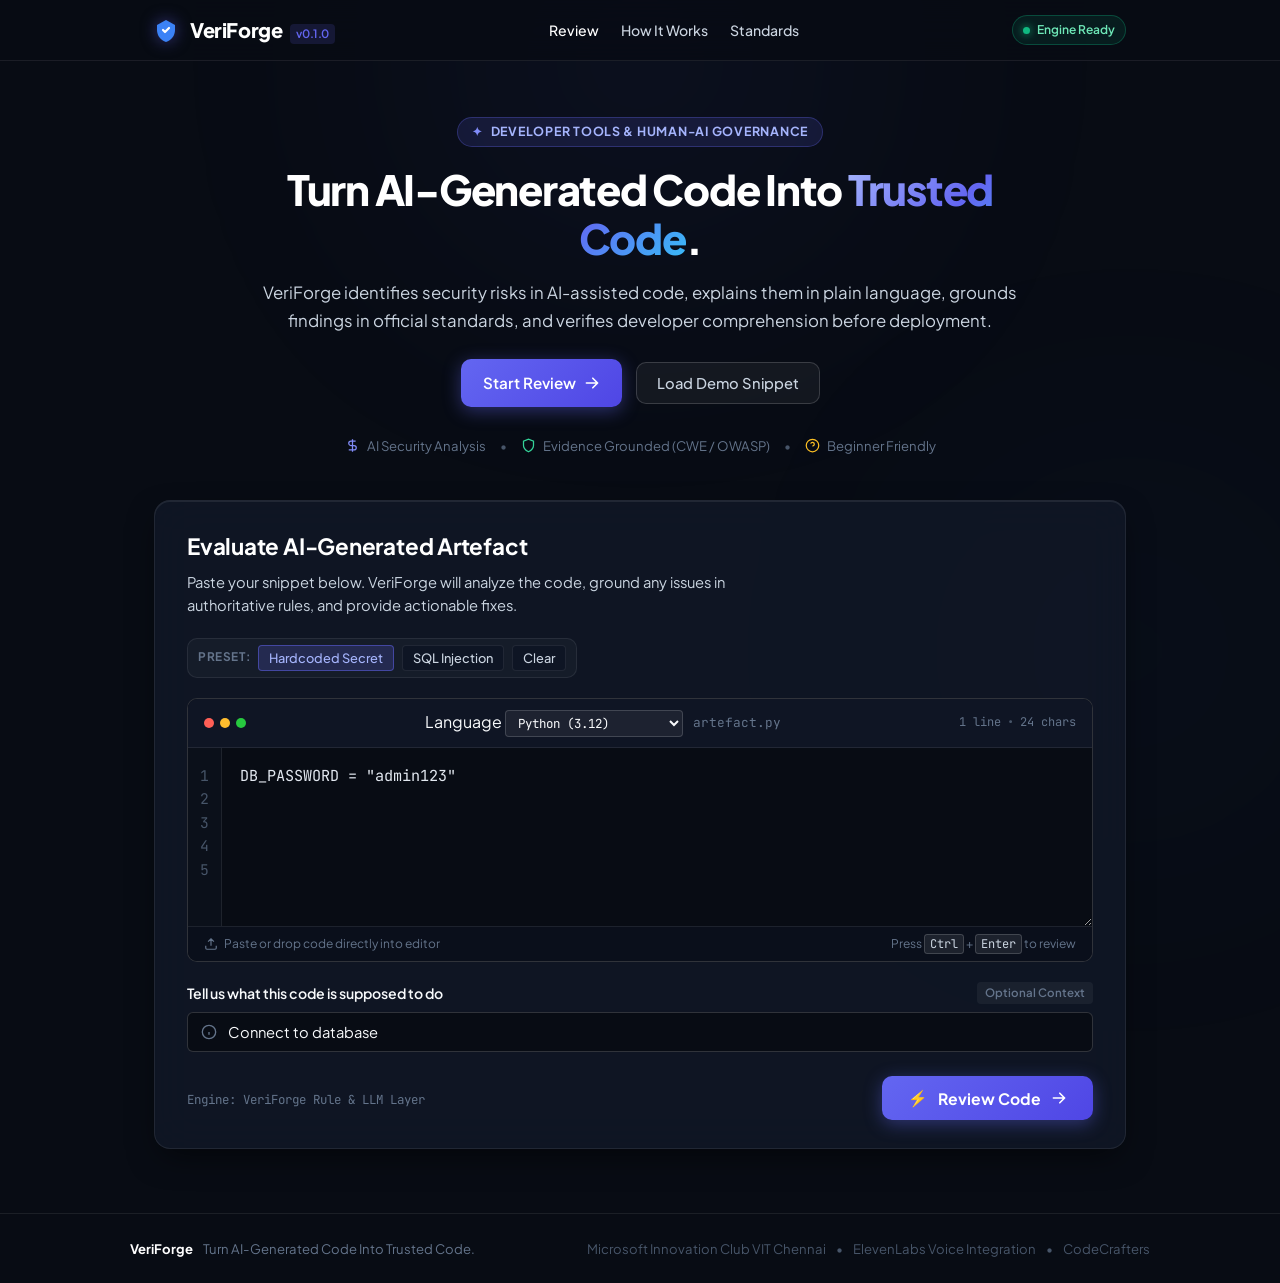
==== frontend/index.html @ efa3edb5 "Add frontend UI files" ====
<!DOCTYPE html>
<html lang="en">
<head>
  <meta charset="UTF-8">
  <meta name="viewport" content="width=device-width, initial-scale=1.0">
  <title>VeriForge — Turn AI-Generated Code Into Trusted Code</title>
  <link rel="preconnect" href="https://fonts.googleapis.com">
  <link rel="preconnect" href="https://fonts.gstatic.com" crossorigin>
  <link href="https://fonts.googleapis.com/css2?family=Plus+Jakarta+Sans:wght@400;500;600;700;800&family=JetBrains+Mono:wght@400;500;600&display=swap" rel="stylesheet">
  <link rel="stylesheet" href="style.css">
</head>
<body>
  <!-- Ambient Background Glows -->
  <div class="ambient-glow glow-top" aria-hidden="true"></div>
  <div class="ambient-glow glow-bottom" aria-hidden="true"></div>

  <!-- Global Header & Navigation -->
  <header class="site-nav">
    <div class="nav-container">
      <a href="#hero" class="brand-link">
        <div class="brand-logo" aria-hidden="true">
          <svg width="24" height="24" viewBox="0 0 24 24" fill="none">
            <path d="M12 2L3 7V12C3 17.52 6.84 22.74 12 24C17.16 22.74 21 17.52 21 12V7L12 2Z" fill="url(#brand-grad)" />
            <path d="M9 12L11 14L15 10" stroke="#FFFFFF" stroke-width="2.2" stroke-linecap="round" stroke-linejoin="round"/>
            <defs>
              <linearGradient id="brand-grad" x1="3" y1="2" x2="21" y2="24" gradientUnits="userSpaceOnUse">
                <stop stop-color="#6366F1"/>
                <stop stop-offset="1" stop-color="#3B82F6"/>
              </linearGradient>
            </defs>
          </svg>
        </div>
        <div class="brand-name">
          <span>VeriForge</span>
          <span class="brand-version">v0.1.0</span>
        </div>
      </a>

      <nav class="nav-links" aria-label="Main Navigation">
        <a href="#review-section" class="nav-item active">Review</a>
        <a href="#how-it-works-modal" id="btn-open-how" class="nav-item">How It Works</a>
        <a href="#standards-modal" id="btn-open-standards" class="nav-item">Standards</a>
      </nav>

      <div class="nav-actions">
        <span class="status-indicator">
          <span class="status-dot"></span>
          <span class="status-label">Engine Ready</span>
        </span>
      </div>
    </div>
  </header>

  <main class="main-layout">

    <!-- 1. HERO / LANDING SECTION -->
    <section class="hero-section" id="hero">
      <div class="hero-content">
        <div class="hero-pill-badge">
          <span class="sparkle">✦</span>
          <span>Developer Tools & Human-AI Governance</span>
        </div>

        <h1 class="hero-headline">
          Turn AI-Generated Code Into <span class="gradient-text">Trusted Code</span>.
        </h1>

        <p class="hero-description">
          VeriForge identifies security risks in AI-assisted code, explains them in plain language, grounds findings in official standards, and verifies developer comprehension before deployment.
        </p>

        <div class="hero-cta-group">
          <a href="#review-section" class="btn-hero-primary" id="btn-hero-start">
            <span>Start Review</span>
            <svg width="16" height="16" viewBox="0 0 20 20" fill="currentColor">
              <path fill-rule="evenodd" d="M10.293 3.293a1 1 0 011.414 0l6 6a1 1 0 010 1.414l-6 6a1 1 0 01-1.414-1.414L14.586 11H3a1 1 0 110-2h11.586l-4.293-4.293a1 1 0 010-1.414z" clip-rule="evenodd"/>
            </svg>
          </a>
          <button type="button" class="btn-hero-secondary" id="btn-hero-demo">
            <span>Load Demo Snippet</span>
          </button>
        </div>

        <!-- Trust Indicators -->
        <div class="trust-indicators-row">
          <div class="trust-item">
            <svg width="15" height="15" viewBox="0 0 24 24" fill="none" stroke="#818CF8" stroke-width="2">
              <path d="M12 2v20M17 5H9.5a3.5 3.5 0 0 0 0 7h5a3.5 3.5 0 0 1 0 7H6"/>
            </svg>
            <span>AI Security Analysis</span>
          </div>
          <div class="trust-separator">•</div>
          <div class="trust-item">
            <svg width="15" height="15" viewBox="0 0 24 24" fill="none" stroke="#34D399" stroke-width="2">
              <path d="M12 22s8-4 8-10V5l-8-3-8 3v7c0 6 8 10 8 10z"/>
            </svg>
            <span>Evidence Grounded (CWE / OWASP)</span>
          </div>
          <div class="trust-separator">•</div>
          <div class="trust-item">
            <svg width="15" height="15" viewBox="0 0 24 24" fill="none" stroke="#FBBF24" stroke-width="2">
              <circle cx="12" cy="12" r="10"/>
              <path d="M9.09 9a3 3 0 0 1 5.83 1c0 2-3 3-3 3"/>
              <line x1="12" y1="17" x2="12.01" y2="17"/>
            </svg>
            <span>Beginner Friendly</span>
          </div>
        </div>
      </div>
    </section>

    <!-- 2. CODE INPUT / REVIEW SECTION (STATE 1: INPUT) -->
    <section class="review-workbench" id="review-section">

      <!-- View 1: Input Workbench -->
      <div id="view-input" class="workbench-view active">
        <div class="card workbench-card">
          <div class="workbench-header">
            <div>
              <h2 class="workbench-title">Evaluate AI-Generated Artefact</h2>
              <p class="workbench-subtitle">Paste your snippet below. VeriForge will analyze the code, ground any issues in authoritative rules, and provide actionable fixes.</p>
            </div>
            <div class="preset-group">
              <span class="preset-label">Preset:</span>
              <button type="button" class="preset-btn active" id="btn-preset-db">Hardcoded Secret</button>
              <button type="button" class="preset-btn" id="btn-preset-sql">SQL Injection</button>
              <button type="button" class="preset-btn" id="btn-preset-clear">Clear</button>
            </div>
          </div>

          <!-- Empty State Guidance (Shown when textarea is empty) -->
          <div id="empty-state-banner" class="empty-state-banner hidden">
            <div class="empty-icon">💡</div>
            <div class="empty-text">
              <strong>Ready to inspect your code?</strong>
              <span>Paste your AI-generated code below and let VeriForge analyze it for security, explain the risks, and show trusted evidence.</span>
            </div>
          </div>

          <!-- Professional Code Editor Surface -->
          <div class="code-editor-shell">
            <div class="editor-titlebar">
              <div class="window-controls" aria-hidden="true">
                <span class="w-dot dot-close"></span>
                <span class="w-dot dot-min"></span>
                <span class="w-dot dot-max"></span>
              </div>

              <div class="editor-meta">
                <div class="lang-selector-wrapper">
                  <label for="lang-select" class="sr-only">Language</label>
                  <select id="lang-select" class="lang-selector">
                    <option value="python" selected>Python (3.12)</option>
                    <option value="javascript">JavaScript (Node.js)</option>
                    <option value="sql">SQL</option>
                  </select>
                </div>
                <span class="meta-filename" id="file-tab-label">artefact.py</span>
              </div>

              <div class="editor-stats">
                <span id="line-counter">1 line</span>
                <span class="stats-sep">•</span>
                <span id="char-counter">25 chars</span>
              </div>
            </div>

            <!-- Editor Gutter + Textarea -->
            <div class="editor-body">
              <div class="gutter-lines" id="editor-gutter" aria-hidden="true">
                <span>1</span>
                <span>2</span>
                <span>3</span>
                <span>4</span>
                <span>5</span>
              </div>
              <textarea 
                id="code-input" 
                class="code-textarea" 
                rows="6" 
                spellcheck="false" 
                data-lenis-prevent
                placeholder="Paste your AI-generated code here...">DB_PASSWORD = "admin123"</textarea>
            </div>

            <div class="editor-footer-bar">
              <div class="drop-hint">
                <svg width="14" height="14" viewBox="0 0 24 24" fill="none" stroke="currentColor" stroke-width="2">
                  <path d="M21 15v4a2 2 0 0 1-2 2H5a2 2 0 0 1-2-2v-4M17 8l-5-5-5 5M12 3v12"/>
                </svg>
                <span>Paste or drop code directly into editor</span>
              </div>
              <div class="hotkey-hint">
                <span>Press</span> <kbd>Ctrl</kbd> + <kbd>Enter</kbd> <span>to review</span>
              </div>
            </div>
          </div>

          <!-- Intent Context Field (Optional) -->
          <div class="intent-wrapper">
            <label for="intent-input" class="intent-label">
              <span>Tell us what this code is supposed to do</span>
              <span class="optional-badge">Optional Context</span>
            </label>
            <div class="intent-input-row">
              <svg class="intent-icon" width="16" height="16" viewBox="0 0 24 24" fill="none" stroke="currentColor" stroke-width="2">
                <circle cx="12" cy="12" r="10"/>
                <line x1="12" y1="16" x2="12" y2="12"/>
                <line x1="12" y1="8" x2="12.01" y2="8"/>
              </svg>
              <input 
                type="text" 
                id="intent-input" 
                class="intent-field" 
                placeholder="e.g., Connect to database securely"
                value="Connect to database">
            </div>
          </div>

          <!-- Workbench Actions -->
          <div class="workbench-actions">
            <div class="actions-left">
              <span class="engine-tag">Engine: VeriForge Rule & LLM Layer</span>
            </div>
            <button type="button" id="btn-review" class="btn-primary-review">
              <span class="btn-icon">⚡</span>
              <span>Review Code</span>
              <svg width="16" height="16" viewBox="0 0 20 20" fill="currentColor">
                <path fill-rule="evenodd" d="M10.293 3.293a1 1 0 011.414 0l6 6a1 1 0 010 1.414l-6 6a1 1 0 01-1.414-1.414L14.586 11H3a1 1 0 110-2h11.586l-4.293-4.293a1 1 0 010-1.414z" clip-rule="evenodd" />
              </svg>
            </button>
          </div>
        </div>
      </div>

      <!-- 3. LOADING STATE -->
      <div id="view-loading" class="workbench-view">
        <div class="card loading-card">
          <div class="loading-scanner-orb" aria-hidden="true">
            <div class="scanner-ring"></div>
            <div class="scanner-core"></div>
          </div>

          <h3 class="loading-title" id="loading-stage-label">Analyzing your code...</h3>
          <p class="loading-sublabel">VeriForge security patterns & authoritative grounding in progress</p>

          <div class="loading-steps-list">
            <div class="review-step" id="load-step-1" data-status="pending">
              <div class="step-indicator">○</div>
              <div class="step-content">
                <div class="step-title">Analyzing code syntax & structures</div>
                <div class="step-detail">Parsing AST and identifying security-sensitive patterns</div>
              </div>
            </div>

            <div class="review-step" id="load-step-2" data-status="pending">
              <div class="step-indicator">○</div>
              <div class="step-content">
                <div class="step-title">Checking security patterns</div>
                <div class="step-detail">Evaluating against CWE repository and OWASP rules</div>
              </div>
            </div>

            <div class="review-step" id="load-step-3" data-status="pending">
              <div class="step-indicator">○</div>
              <div class="step-content">
                <div class="step-title">Finding potential vulnerabilities</div>
                <div class="step-detail">Determining severity, root cause, and exposure impact</div>
              </div>
            </div>

            <div class="review-step" id="load-step-4" data-status="pending">
              <div class="step-indicator">○</div>
              <div class="step-content">
                <div class="step-title">Grounding findings with trusted sources</div>
                <div class="step-detail">Formulating plain-language explanation and verified fix</div>
              </div>
            </div>
          </div>
        </div>
      </div>

      <!-- ERROR STATE VIEW (Graceful API Error Handling) -->
      <div id="view-error" class="workbench-view">
        <div class="card error-card">
          <div class="error-icon-box">⚠️</div>
          <h3 class="error-title">Something went wrong while reviewing your code</h3>
          <p class="error-desc" id="error-message">The review service was unable to complete the analysis. Please check your connection or try again.</p>
          <div class="error-actions">
            <button type="button" id="btn-error-retry" class="btn-primary-review">
              <span>Try Again</span>
            </button>
            <button type="button" id="btn-error-back" class="btn-secondary-action">
              <span>Back to Editor</span>
            </button>
          </div>
        </div>
      </div>

      <!-- 4. RESULTS DASHBOARD & 5. FINDING CARDS (STATE 3: RESULT) -->
      <div id="view-result" class="workbench-view">
        
        <!-- Results Top Bar -->
        <div class="result-toolbar">
          <button type="button" id="btn-back-editor" class="btn-secondary-action">
            <svg width="15" height="15" viewBox="0 0 20 20" fill="currentColor">
              <path fill-rule="evenodd" d="M9.707 16.707a1 1 0 01-1.414 0l-6-6a1 1 0 010-1.414l6-6a1 1 0 011.414 1.414L5.414 9H17a1 1 0 110 2H5.414l4.293 4.293a1 1 0 010 1.414z" clip-rule="evenodd"/>
            </svg>
            <span>Review Another Snippet</span>
          </button>

          <!-- 10. VOICE EXPLANATION ACTION -->
          <div class="voice-toolbar-action">
            <button type="button" id="btn-voice-explain" class="btn-voice-tutor" title="Listen to AI Voice Tutor explanation">
              <span class="voice-wave-anim" aria-hidden="true">
                <span class="v-bar v1"></span>
                <span class="v-bar v2"></span>
                <span class="v-bar v3"></span>
                <span class="v-bar v4"></span>
              </span>
              <span id="voice-label">🔊 Explain this to me</span>
            </button>
            <audio id="backend-audio-player" style="display: none;" preload="none"></audio>
          </div>
        </div>

        <!-- Voice Status Banner (appears when voice plays or fails) -->
        <div id="voice-alert-banner" class="voice-alert-banner hidden" aria-live="polite">
          <span id="voice-alert-icon">ℹ️</span>
          <span id="voice-alert-msg">Generating voice explanation...</span>
        </div>

        <!-- 4. RESULTS DASHBOARD: SECURITY OVERVIEW SUMMARY CARDS -->
        <section class="security-overview-section" aria-label="Security Overview">
          <div class="overview-header">
            <h3 class="overview-heading">SECURITY OVERVIEW</h3>
            <span class="overview-timestamp" id="overview-time">Evaluated just now</span>
          </div>

          <div class="overview-metrics-grid">
            <div class="metric-card metric-total">
              <div class="metric-label">Total Issues</div>
              <div class="metric-number" id="metric-total-issues">01</div>
              <div class="metric-foot">1 file inspected</div>
            </div>

            <div class="metric-card metric-critical">
              <div class="metric-label">Critical</div>
              <div class="metric-number" id="metric-critical">01</div>
              <div class="metric-foot">Immediate fix required</div>
            </div>

            <div class="metric-card metric-high">
              <div class="metric-label">High</div>
              <div class="metric-number" id="metric-high">00</div>
              <div class="metric-foot">No high issues</div>
            </div>

            <div class="metric-card metric-medium">
              <div class="metric-label">Medium</div>
              <div class="metric-number" id="metric-medium">00</div>
              <div class="metric-foot">No medium issues</div>
            </div>

            <div class="metric-card metric-low">
              <div class="metric-label">Low</div>
              <div class="metric-number" id="metric-low">00</div>
              <div class="metric-foot">No low issues</div>
            </div>
          </div>
        </section>

        <!-- 5. FINDING CARDS: EXPANDABLE SAAS FINDING CARD -->
        <section class="findings-container" aria-label="Security Findings">
          <article class="card finding-card-premium" id="primary-finding">
            
            <!-- Card Header (Always Visible) -->
            <div class="finding-main-header">
              <div class="finding-badge-row">
                <span class="severity-pill critical" id="finding-severity-pill">
                  <span class="pulse-dot"></span>
                  <span>CRITICAL</span>
                </span>
                <span class="finding-location-pill" id="finding-loc-pill">Line 1 in artefact.py</span>
                <span class="rule-ref-pill">CWE-798</span>
              </div>

              <h2 class="finding-card-title" id="finding-title">Hardcoded database password</h2>

              <p class="finding-lead-explanation" id="finding-plain-explanation">
                Your database password is written directly inside the source code. If this code is shared or uploaded to a public repository, someone could potentially obtain the password.
              </p>

              <!-- 6. CODE HIGHLIGHTING: PROBLEM CODE SNIPPET (Highlighted line) -->
              <div class="vulnerable-snippet-box">
                <div class="snippet-header">
                  <span>Flagged Code Line</span>
                  <span class="tag-flagged">Vulnerable Code</span>
                </div>
                <div class="snippet-content">
                  <div class="snippet-line highlighted-danger">
                    <span class="line-num">1</span>
                    <span class="line-code"><code><span class="tok-kw">DB_PASSWORD</span> = <span class="tok-str">"admin123"</span></code></span>
                    <span class="line-flag-badge">⚠️ Plaintext Secret</span>
                  </div>
                </div>
              </div>
            </div>

            <!-- Expandable Sections Accordion -->
            <div class="accordion-stack">

              <!-- SECTION A: WHY THIS MATTERS (Expanded by default) -->
              <div class="accordion-item" id="acc-matters">
                <button type="button" class="accordion-trigger" aria-expanded="true" aria-controls="acc-matters-panel">
                  <span class="trigger-title">
                    <span class="trigger-icon">💡</span>
                    <span>Why this matters</span>
                  </span>
                  <svg class="accordion-chevron" width="16" height="16" viewBox="0 0 20 20" fill="currentColor">
                    <path fill-rule="evenodd" d="M5.293 7.293a1 1 0 011.414 0L10 10.586l3.293-3.293a1 1 0 111.414 1.414l-4 4a1 1 0 01-1.414 0l-4-4a1 1 0 010-1.414z" clip-rule="evenodd"/>
                  </svg>
                </button>
                <div class="accordion-panel expanded" id="acc-matters-panel">
                  <div class="panel-inner matters-inner">
                    <div class="metaphor-callout">
                      <div class="metaphor-icon">🔑</div>
                      <div class="metaphor-content">
                        <div class="metaphor-title">Security Key Metaphor</div>
                        <p id="finding-why-matters">
                          Think of the password as a key. Putting the key inside the source code means anyone who gets the code may also get the key.
                        </p>
                      </div>
                    </div>
                    <div class="impact-note">
                      <strong>Real-world Impact:</strong> Once committed, hardcoded secrets remain in Git repository commit history permanently unless forcefully purged with repository rewriting tools.
                    </div>
                  </div>
                </div>
              </div>

              <!-- SECTION B: 7. EVIDENCE & GROUNDING (Why we flagged this) -->
              <div class="accordion-item" id="acc-evidence">
                <button type="button" class="accordion-trigger" aria-expanded="true" aria-controls="acc-evidence-panel">
                  <span class="trigger-title">
                    <span class="trigger-icon">🛡️</span>
                    <span>Why we flagged this (Evidence & Grounding)</span>
                    <span class="verified-badge">Verified Evidence</span>
                  </span>
                  <svg class="accordion-chevron" width="16" height="16" viewBox="0 0 20 20" fill="currentColor">
                    <path fill-rule="evenodd" d="M5.293 7.293a1 1 0 011.414 0L10 10.586l3.293-3.293a1 1 0 111.414 1.414l-4 4a1 1 0 01-1.414 0l-4-4a1 1 0 010-1.414z" clip-rule="evenodd"/>
                  </svg>
                </button>
                <div class="accordion-panel expanded" id="acc-evidence-panel">
                  <div class="panel-inner evidence-inner">
                    
                    <!-- Grounding Pipeline Flow: Finding -> Rule -> Evidence -->
                    <div class="grounding-pipeline">
                      <div class="pipe-node">
                        <span class="node-label">Finding</span>
                        <span class="node-val">Exposed Secret</span>
                      </div>
                      <div class="pipe-arrow">➔</div>
                      <div class="pipe-node">
                        <span class="node-label">Security Rule</span>
                        <span class="node-val">CWE-798 Standard</span>
                      </div>
                      <div class="pipe-arrow">➔</div>
                      <div class="pipe-node active-node">
                        <span class="node-label">Trusted Evidence</span>
                        <span class="node-val">OWASP Top 10 A07</span>
                      </div>
                    </div>

                    <div class="evidence-quote-box">
                      <div class="evidence-meta-row">
                        <span class="source-pill">Authoritative Guidance</span>
                        <span class="source-ref">MITRE Common Weakness Enumeration CWE-798</span>
                      </div>
                      <blockquote class="official-quote" id="finding-evidence-text">
                        "Secrets should not be embedded directly in source code. Use a secure secrets/environment-variable mechanism instead."
                      </blockquote>
                      <div class="evidence-applicability">
                        <strong>Why this applies:</strong> The literal string assigned to <code>DB_PASSWORD</code> matches an unencrypted database credential stored in plaintext within source code.
                      </div>
                    </div>

                  </div>
                </div>
              </div>

              <!-- SECTION C: 8. RECOMMENDED FIX -->
              <div class="accordion-item" id="acc-fix">
                <button type="button" class="accordion-trigger" aria-expanded="true" aria-controls="acc-fix-panel">
                  <span class="trigger-title">
                    <span class="trigger-icon">⚡</span>
                    <span>Recommended Fix</span>
                    <span class="fix-avail-badge">Ready to apply</span>
                  </span>
                  <svg class="accordion-chevron" width="16" height="16" viewBox="0 0 20 20" fill="currentColor">
                    <path fill-rule="evenodd" d="M5.293 7.293a1 1 0 011.414 0L10 10.586l3.293-3.293a1 1 0 111.414 1.414l-4 4a1 1 0 01-1.414 0l-4-4a1 1 0 010-1.414z" clip-rule="evenodd"/>
                  </svg>
                </button>
                <div class="accordion-panel expanded" id="acc-fix-panel">
                  <div class="panel-inner fix-inner">
                    <div class="fix-instruction-bar">
                      <p class="fix-guidance-text" id="finding-fix-guidance">
                        Store the password in an environment variable instead of putting it directly in the source code.
                      </p>
                      <button type="button" id="btn-copy-fix-code" class="btn-copy-fix">
                        <svg width="15" height="15" viewBox="0 0 24 24" fill="none" stroke="currentColor" stroke-width="2">
                          <rect x="9" y="9" width="13" height="13" rx="2" ry="2"></rect>
                          <path d="M5 15H4a2 2 0 0 1-2-2V4a2 2 0 0 1 2-2h9a2 2 0 0 1 2 2v1"></path>
                        </svg>
                        <span id="copy-btn-text">Copy Fix</span>
                      </button>
                    </div>

                    <!-- Visual Before/After Code Diff -->
                    <div class="diff-side-by-side">
                      <div class="diff-col diff-before">
                        <div class="diff-col-head">
                          <span>Unsafe Original</span>
                          <span class="diff-tag-sub">- Line 1</span>
                        </div>
                        <pre class="diff-code-content"><code>DB_PASSWORD = "admin123"</code></pre>
                      </div>

                      <div class="diff-col diff-after">
                        <div class="diff-col-head">
                          <span>Recommended Safe Code</span>
                          <span class="diff-tag-add">+ Lines 1-3</span>
                        </div>
                        <pre class="diff-code-content"><code><span class="tok-kw">import</span> os

<span class="tok-kw">DB_PASSWORD</span> = os.environ.get(<span class="tok-str">"DB_PASSWORD"</span>)</code></pre>
                      </div>
                    </div>

                    <div class="fix-pro-tip">
                      <span class="tip-label">Developer Tip:</span> Use a <code>.env</code> file on your local machine and ensure <code>.env</code> is added to your <code>.gitignore</code> so private keys never reach source control.
                    </div>
                  </div>
                </div>
              </div>

              <!-- SECTION D: 9. UNDERSTANDING VERIFICATION -->
              <div class="accordion-item" id="acc-verify">
                <button type="button" class="accordion-trigger" aria-expanded="true" aria-controls="acc-verify-panel">
                  <span class="trigger-title">
                    <span class="trigger-icon">🧠</span>
                    <span>Do you understand the issue? (Verify Understanding)</span>
                    <span class="verify-status-chip" id="verify-chip-status">Pending Check</span>
                  </span>
                  <svg class="accordion-chevron" width="16" height="16" viewBox="0 0 20 20" fill="currentColor">
                    <path fill-rule="evenodd" d="M5.293 7.293a1 1 0 011.414 0L10 10.586l3.293-3.293a1 1 0 111.414 1.414l-4 4a1 1 0 01-1.414 0l-4-4a1 1 0 010-1.414z" clip-rule="evenodd"/>
                  </svg>
                </button>
                <div class="accordion-panel expanded" id="acc-verify-panel">
                  <div class="panel-inner verify-inner">
                    <div class="quiz-container">
                      <div class="quiz-prompt-box">
                        <span class="quiz-question-tag">Comprehension Check</span>
                        <h4 class="quiz-question" id="quiz-question-text">
                          Why is storing the password directly in the source code risky?
                        </h4>
                      </div>

                      <div class="choices-stack" role="radiogroup" aria-label="Comprehension Options">
                        <button type="button" class="quiz-choice" data-choice="A" role="radio" aria-checked="false">
                          <span class="choice-key">A</span>
                          <span class="choice-val">It makes the program slower</span>
                        </button>

                        <button type="button" class="quiz-choice" data-choice="B" role="radio" aria-checked="false">
                          <span class="choice-key">B</span>
                          <span class="choice-val">Anyone with access to the source may obtain the password</span>
                        </button>

                        <button type="button" class="quiz-choice" data-choice="C" role="radio" aria-checked="false">
                          <span class="choice-key">C</span>
                          <span class="choice-val">Python cannot store passwords</span>
                        </button>

                        <button type="button" class="quiz-choice" data-choice="D" role="radio" aria-checked="false">
                          <span class="choice-key">D</span>
                          <span class="choice-val">It increases the file size</span>
                        </button>
                      </div>

                      <!-- In-line Verification Feedback -->
                      <div id="quiz-feedback-box" class="quiz-feedback hidden" aria-live="polite"></div>
                    </div>
                  </div>
                </div>
              </div>

            </div>
          </article>
        </section>

      </div>

    </section>

  </main>

  <!-- HOW IT WORKS MODAL -->
  <dialog id="how-modal" class="info-modal">
    <div class="modal-card">
      <div class="modal-header">
        <h3 class="modal-title">How VeriForge Works</h3>
        <button type="button" class="btn-modal-close" id="btn-close-how">✕</button>
      </div>
      <div class="modal-body">
        <div class="flow-step">
          <span class="step-num">1</span>
          <div>
            <strong>Paste AI-Generated Code</strong>
            <p>Input snippets produced by ChatGPT, Claude, Copilot, or Cursor.</p>
          </div>
        </div>
        <div class="flow-step">
          <span class="step-num">2</span>
          <div>
            <strong>Review & Analyze</strong>
            <p>VeriForge inspects logic and extracts high-impact security and maintainability risks.</p>
          </div>
        </div>
        <div class="flow-step">
          <span class="step-num">3</span>
          <div>
            <strong>Plain-Language Explanation & Grounding</strong>
            <p>Every finding is translated into accessible English and grounded in official CWE & OWASP standards.</p>
          </div>
        </div>
        <div class="flow-step">
          <span class="step-num">4</span>
          <div>
            <strong>Fix & Verify Comprehension</strong>
            <p>Apply safe code alternatives and confirm your understanding so you own what AI writes.</p>
          </div>
        </div>
      </div>
    </div>
  </dialog>

  <!-- STANDARDS MODAL -->
  <dialog id="standards-modal-el" class="info-modal">
    <div class="modal-card">
      <div class="modal-header">
        <h3 class="modal-title">Authoritative Security Standards</h3>
        <button type="button" class="btn-modal-close" id="btn-close-standards">✕</button>
      </div>
      <div class="modal-body">
        <p>VeriForge distinguishes between generative AI opinions and authoritative industry standards:</p>
        <ul class="standards-list">
          <li><strong>CWE-798</strong>: Use of Hard-coded Credentials (MITRE)</li>
          <li><strong>CWE-89</strong>: Improper Neutralization of Special Elements used in an SQL Command</li>
          <li><strong>OWASP Top 10</strong>: A07:2021 Identification and Authentication Failures</li>
          <li><strong>Twelve-Factor App</strong>: Config stored strictly in environment variables</li>
        </ul>
      </div>
    </div>
  </dialog>

  <!-- Global Footer -->
  <footer class="global-footer">
    <div class="footer-inner">
      <div class="footer-left">
        <span class="footer-brand">VeriForge</span>
        <span class="footer-copy">Turn AI-Generated Code Into Trusted Code.</span>
      </div>
      <div class="footer-sponsors">
        <span>Microsoft Innovation Club VIT Chennai</span>
        <span>•</span>
        <span>ElevenLabs Voice Integration</span>
        <span>•</span>
        <span>CodeCrafters</span>
      </div>
    </div>
  </footer>

  <script src="lenis.min.js"></script>
  <script src="app.js"></script>
</body>
</html>
---- frontend/style.css ----
/* ==========================================================================
   VeriForge Design System — Developer Security & AI Governance SaaS
   Aesthetic: Dark-first, premium, high contrast, clean typography, subtle glow.
   ========================================================================== */

:root {
  /* Color Tokens */
  --bg-app: #080C14;
  --bg-card: rgba(16, 23, 38, 0.88);
  --bg-card-elevated: #131C2E;
  --bg-card-subtle: #0E1524;
  --bg-card-hover: #1A253C;
  
  --border-subtle: rgba(255, 255, 255, 0.08);
  --border-medium: rgba(255, 255, 255, 0.16);
  --border-highlight: rgba(99, 102, 241, 0.4);
  
  --text-primary: #F8FAFC;
  --text-secondary: #CBD5E1;
  --text-muted: #64748B;
  --text-dim: #475569;

  /* Brand Accents */
  --primary: #6366F1;
  --primary-hover: #4F46E5;
  --primary-glow: rgba(99, 102, 241, 0.25);
  
  /* Security Severity Colors */
  --critical-base: #EF4444;
  --critical-dark: #DC2626;
  --critical-bg: rgba(239, 68, 68, 0.12);
  --critical-border: rgba(239, 68, 68, 0.45);
  
  --high-base: #F97316;
  --high-bg: rgba(249, 115, 22, 0.1);
  --high-border: rgba(249, 115, 22, 0.35);

  --medium-base: #F59E0B;
  --medium-bg: rgba(245, 158, 11, 0.1);
  --medium-border: rgba(245, 158, 11, 0.35);

  --low-base: #3B82F6;
  --low-bg: rgba(59, 130, 246, 0.1);
  --low-border: rgba(59, 130, 246, 0.35);

  --success: #10B981;
  --success-bg: rgba(16, 185, 129, 0.12);
  --success-border: rgba(16, 185, 129, 0.4);

  /* Typography */
  --font-sans: 'Plus Jakarta Sans', -apple-system, BlinkMacSystemFont, "Segoe UI", Roboto, sans-serif;
  --font-mono: 'JetBrains Mono', Consolas, SFMono-Regular, monospace;

  /* Radii & Shadows */
  --radius-sm: 6px;
  --radius-md: 10px;
  --radius-lg: 16px;
  --radius-xl: 20px;

  --shadow-card: 0 12px 32px -8px rgba(0, 0, 0, 0.6), inset 0 1px 0 rgba(255, 255, 255, 0.08);
  --shadow-glow: 0 0 24px rgba(99, 102, 241, 0.15);
}

/* Reset & Base */
* {
  box-sizing: border-box;
  margin: 0;
  padding: 0;
}

/* Lenis Smooth Scroll Rules */
html.lenis, html.lenis body {
  height: auto;
}

.lenis.lenis-smooth {
  scroll-behavior: auto !important;
}

.lenis.lenis-smooth [data-lenis-prevent] {
  overscroll-behavior: contain;
}

.lenis.lenis-stopped {
  overflow: hidden;
}

.lenis.lenis-scrolling iframe {
  pointer-events: none;
}

html {
  scroll-behavior: smooth;
}

body {
  background-color: var(--bg-app);
  color: var(--text-primary);
  font-family: var(--font-sans);
  line-height: 1.6;
  min-height: 100vh;
  display: flex;
  flex-direction: column;
  position: relative;
  overflow-x: hidden;
  -webkit-font-smoothing: antialiased;
}

/* Ambient Backdrops */
.ambient-glow {
  position: fixed;
  border-radius: 50%;
  filter: blur(140px);
  pointer-events: none;
  z-index: 0;
  opacity: 0.35;
}

.glow-top {
  top: -140px;
  left: 50%;
  transform: translateX(-50%);
  width: 700px;
  height: 400px;
  background: radial-gradient(circle, rgba(99, 102, 241, 0.4), transparent 70%);
}

.glow-bottom {
  bottom: 0;
  right: -100px;
  width: 500px;
  height: 500px;
  background: radial-gradient(circle, rgba(59, 130, 246, 0.25), transparent 70%);
}

/* ==========================================================================
   NAVIGATION BAR
   ========================================================================== */
.site-nav {
  position: sticky;
  top: 0;
  z-index: 100;
  background: rgba(8, 12, 20, 0.82);
  backdrop-filter: blur(16px);
  -webkit-backdrop-filter: blur(16px);
  border-bottom: 1px solid var(--border-subtle);
}

.nav-container {
  max-width: 1020px;
  margin: 0 auto;
  padding: 14px 24px;
  display: flex;
  justify-content: space-between;
  align-items: center;
}

.brand-link {
  display: flex;
  align-items: center;
  gap: 12px;
  text-decoration: none;
}

.brand-logo {
  display: flex;
  align-items: center;
  justify-content: center;
  filter: drop-shadow(0 0 8px rgba(99, 102, 241, 0.5));
}

.brand-name {
  display: flex;
  align-items: baseline;
  gap: 8px;
  font-size: 1.25rem;
  font-weight: 800;
  letter-spacing: -0.02em;
  color: #FFFFFF;
}

.brand-version {
  font-size: 0.72rem;
  font-weight: 600;
  color: var(--primary);
  background: rgba(99, 102, 241, 0.15);
  padding: 1px 6px;
  border-radius: 4px;
}

.nav-links {
  display: flex;
  align-items: center;
  gap: 22px;
}

.nav-item {
  color: var(--text-secondary);
  text-decoration: none;
  font-size: 0.88rem;
  font-weight: 500;
  transition: color 0.15s ease;
}

.nav-item:hover, .nav-item.active {
  color: #FFFFFF;
}

.nav-actions {
  display: flex;
  align-items: center;
  gap: 12px;
}

.status-indicator {
  display: inline-flex;
  align-items: center;
  gap: 7px;
  font-size: 0.75rem;
  font-weight: 600;
  color: #6EE7B7;
  background: rgba(16, 185, 129, 0.1);
  border: 1px solid rgba(16, 185, 129, 0.3);
  padding: 4px 10px;
  border-radius: 9999px;
}

.status-dot {
  width: 7px;
  height: 7px;
  border-radius: 50%;
  background: var(--success);
  box-shadow: 0 0 8px var(--success);
}

/* ==========================================================================
   MAIN LAYOUT & 1. HERO SECTION
   ========================================================================== */
.main-layout {
  flex: 1;
  max-width: 1020px;
  width: 100%;
  margin: 0 auto;
  padding: 32px 24px 64px;
  position: relative;
  z-index: 1;
}

.hero-section {
  text-align: center;
  padding: 24px 0 44px;
  max-width: 780px;
  margin: 0 auto;
}

.hero-pill-badge {
  display: inline-flex;
  align-items: center;
  gap: 8px;
  font-size: 0.78rem;
  font-weight: 700;
  text-transform: uppercase;
  letter-spacing: 0.06em;
  color: #A5B4FC;
  background: rgba(99, 102, 241, 0.14);
  border: 1px solid rgba(99, 102, 241, 0.3);
  padding: 4px 14px;
  border-radius: 9999px;
  margin-bottom: 18px;
}

.sparkle {
  color: #818CF8;
}

.hero-headline {
  font-size: 2.6rem;
  font-weight: 800;
  line-height: 1.18;
  letter-spacing: -0.03em;
  color: #FFFFFF;
  margin-bottom: 16px;
}

.gradient-text {
  background: linear-gradient(135deg, #A5B4FC 0%, #6366F1 50%, #38BDF8 100%);
  -webkit-background-clip: text;
  -webkit-text-fill-color: transparent;
}

.hero-description {
  font-size: 1.05rem;
  color: var(--text-secondary);
  line-height: 1.65;
  margin-bottom: 24px;
}

.hero-cta-group {
  display: flex;
  justify-content: center;
  align-items: center;
  gap: 14px;
  margin-bottom: 28px;
}

.btn-hero-primary {
  display: inline-flex;
  align-items: center;
  gap: 8px;
  background: linear-gradient(135deg, #6366F1, #4F46E5);
  color: #FFFFFF;
  text-decoration: none;
  font-size: 0.95rem;
  font-weight: 600;
  padding: 12px 22px;
  border-radius: var(--radius-md);
  box-shadow: 0 4px 18px rgba(99, 102, 241, 0.4);
  transition: transform 0.12s ease, box-shadow 0.15s ease;
}

.btn-hero-primary:hover {
  transform: translateY(-1px);
  box-shadow: 0 6px 24px rgba(99, 102, 241, 0.55);
}

.btn-hero-secondary {
  display: inline-flex;
  align-items: center;
  background: rgba(255, 255, 255, 0.05);
  border: 1px solid var(--border-medium);
  color: var(--text-secondary);
  font-family: var(--font-sans);
  font-size: 0.92rem;
  font-weight: 500;
  padding: 11px 20px;
  border-radius: var(--radius-md);
  cursor: pointer;
  transition: all 0.15s ease;
}

.btn-hero-secondary:hover {
  background: rgba(255, 255, 255, 0.1);
  color: var(--text-primary);
  border-color: var(--border-highlight);
}

.trust-indicators-row {
  display: flex;
  justify-content: center;
  align-items: center;
  flex-wrap: wrap;
  gap: 14px;
  font-size: 0.82rem;
  color: var(--text-muted);
}

.trust-item {
  display: inline-flex;
  align-items: center;
  gap: 7px;
}

.trust-separator {
  color: var(--text-dim);
}

/* ==========================================================================
   CARDS & WORKBENCH VIEWS
   ========================================================================== */
.card {
  background: var(--bg-card);
  backdrop-filter: blur(20px);
  -webkit-backdrop-filter: blur(20px);
  border: 1px solid var(--border-subtle);
  border-radius: var(--radius-lg);
  box-shadow: var(--shadow-card);
}

.workbench-view {
  display: none;
}

.workbench-view.active {
  display: block;
}

/* ==========================================================================
   2. CODE INPUT SECTION
   ========================================================================== */
.workbench-card {
  padding: 28px 32px;
}

.workbench-header {
  display: flex;
  justify-content: space-between;
  align-items: flex-start;
  gap: 20px;
  margin-bottom: 20px;
  flex-wrap: wrap;
}

.workbench-title {
  font-size: 1.4rem;
  font-weight: 700;
  letter-spacing: -0.01em;
  color: #FFFFFF;
  margin-bottom: 6px;
}

.workbench-subtitle {
  font-size: 0.92rem;
  color: var(--text-secondary);
  max-width: 600px;
}

.preset-group {
  display: flex;
  align-items: center;
  gap: 8px;
  background: rgba(255, 255, 255, 0.03);
  border: 1px solid var(--border-subtle);
  padding: 6px 10px;
  border-radius: var(--radius-md);
}

.preset-label {
  font-size: 0.74rem;
  font-weight: 700;
  text-transform: uppercase;
  color: var(--text-muted);
  letter-spacing: 0.05em;
}

.preset-btn {
  background: var(--bg-card-subtle);
  border: 1px solid var(--border-subtle);
  color: var(--text-secondary);
  font-family: var(--font-sans);
  font-size: 0.8rem;
  font-weight: 500;
  padding: 4px 10px;
  border-radius: 4px;
  cursor: pointer;
  transition: all 0.15s ease;
}

.preset-btn:hover {
  background: var(--bg-card-hover);
  color: var(--text-primary);
}

.preset-btn.active {
  background: rgba(99, 102, 241, 0.2);
  border-color: rgba(99, 102, 241, 0.5);
  color: #A5B4FC;
}

/* Empty state banner */
.empty-state-banner {
  display: flex;
  align-items: center;
  gap: 12px;
  background: rgba(99, 102, 241, 0.08);
  border: 1px solid rgba(99, 102, 241, 0.25);
  border-radius: var(--radius-md);
  padding: 12px 16px;
  margin-bottom: 16px;
  font-size: 0.88rem;
  color: var(--text-secondary);
}

.empty-state-banner.hidden {
  display: none;
}

.empty-icon {
  font-size: 1.2rem;
}

.empty-text strong {
  color: #FFFFFF;
  display: block;
  margin-bottom: 2px;
}

/* IDE Code Editor Shell */
.code-editor-shell {
  border: 1px solid var(--border-medium);
  border-radius: var(--radius-md);
  overflow: hidden;
  background: #080C14;
  margin-bottom: 20px;
  transition: border-color 0.2s ease, box-shadow 0.2s ease;
}

.code-editor-shell:focus-within {
  border-color: var(--primary);
  box-shadow: 0 0 0 3px var(--primary-glow);
}

.editor-titlebar {
  display: flex;
  justify-content: space-between;
  align-items: center;
  background: #0F1524;
  border-bottom: 1px solid var(--border-subtle);
  padding: 10px 16px;
}

.window-controls {
  display: flex;
  align-items: center;
  gap: 6px;
}

.w-dot {
  width: 10px;
  height: 10px;
  border-radius: 50%;
}
.dot-close { background: #FF5F56; }
.dot-min { background: #FFBD2E; }
.dot-max { background: #27C93F; }

.editor-meta {
  display: flex;
  align-items: center;
  gap: 10px;
}

.lang-selector {
  background: rgba(255, 255, 255, 0.06);
  border: 1px solid var(--border-medium);
  color: var(--text-primary);
  font-family: var(--font-mono);
  font-size: 0.78rem;
  padding: 3px 8px;
  border-radius: 4px;
  outline: none;
  cursor: pointer;
}

.meta-filename {
  font-family: var(--font-mono);
  font-size: 0.8rem;
  color: var(--text-muted);
}

.editor-stats {
  font-family: var(--font-mono);
  font-size: 0.75rem;
  color: var(--text-muted);
  display: flex;
  align-items: center;
  gap: 6px;
}

.stats-sep {
  color: var(--text-dim);
}

.editor-body {
  display: flex;
  background: #080C14;
}

.gutter-lines {
  display: flex;
  flex-direction: column;
  padding: 16px 12px;
  background: #0B101A;
  border-right: 1px solid var(--border-subtle);
  color: #475569;
  font-family: var(--font-mono);
  font-size: 0.92rem;
  line-height: 1.6;
  text-align: right;
  user-select: none;
}

.code-textarea {
  flex: 1;
  min-height: 150px;
  background: transparent;
  border: none;
  outline: none;
  padding: 16px 18px;
  color: #E2E8F0;
  font-family: var(--font-mono);
  font-size: 0.95rem;
  line-height: 1.6;
  resize: vertical;
}

.code-textarea::placeholder {
  color: #475569;
}

.editor-footer-bar {
  display: flex;
  justify-content: space-between;
  align-items: center;
  background: #0A0F1B;
  border-top: 1px solid var(--border-subtle);
  padding: 7px 16px;
  font-size: 0.75rem;
  color: var(--text-muted);
}

.drop-hint {
  display: flex;
  align-items: center;
  gap: 6px;
}

.hotkey-hint kbd {
  font-family: var(--font-mono);
  background: rgba(255, 255, 255, 0.08);
  border: 1px solid var(--border-medium);
  padding: 1px 5px;
  border-radius: 3px;
  color: var(--text-secondary);
}

/* Intent Input */
.intent-wrapper {
  margin-bottom: 24px;
}

.intent-label {
  display: flex;
  justify-content: space-between;
  align-items: center;
  font-size: 0.88rem;
  font-weight: 600;
  color: var(--text-primary);
  margin-bottom: 8px;
}

.optional-badge {
  font-size: 0.72rem;
  color: var(--text-muted);
  background: rgba(255, 255, 255, 0.05);
  padding: 2px 8px;
  border-radius: 4px;
}

.intent-input-row {
  position: relative;
  display: flex;
  align-items: center;
}

.intent-icon {
  position: absolute;
  left: 14px;
  color: var(--text-muted);
  pointer-events: none;
}

.intent-field {
  width: 100%;
  background: #080C14;
  border: 1px solid var(--border-medium);
  border-radius: var(--radius-sm);
  padding: 10px 14px 10px 40px;
  font-family: var(--font-sans);
  font-size: 0.92rem;
  color: var(--text-primary);
  outline: none;
  transition: border-color 0.15s ease, box-shadow 0.15s ease;
}

.intent-field:focus {
  border-color: var(--primary);
  box-shadow: 0 0 0 2px var(--primary-glow);
}

.intent-field::placeholder {
  color: #475569;
}

/* Workbench Action Row */
.workbench-actions {
  display: flex;
  justify-content: space-between;
  align-items: center;
}

.engine-tag {
  font-size: 0.78rem;
  color: var(--text-muted);
  font-family: var(--font-mono);
}

.btn-primary-review {
  display: inline-flex;
  align-items: center;
  gap: 10px;
  background: linear-gradient(135deg, #6366F1, #4F46E5);
  color: #FFFFFF;
  border: none;
  border-radius: var(--radius-md);
  padding: 12px 26px;
  font-family: var(--font-sans);
  font-size: 0.98rem;
  font-weight: 700;
  cursor: pointer;
  transition: transform 0.1s ease, box-shadow 0.2s ease;
  box-shadow: 0 4px 18px rgba(99, 102, 241, 0.4);
}

.btn-primary-review:hover {
  transform: translateY(-1px);
  box-shadow: 0 6px 24px rgba(99, 102, 241, 0.55);
}

.btn-primary-review:active {
  transform: translateY(1px);
}

/* ==========================================================================
   3. LOADING STATE (Security Pattern Scanner)
   ========================================================================== */
.loading-card {
  max-width: 580px;
  margin: 40px auto;
  text-align: center;
  padding: 44px 36px;
}

.loading-scanner-orb {
  position: relative;
  width: 60px;
  height: 60px;
  margin: 0 auto 22px;
}

.scanner-ring {
  position: absolute;
  inset: 0;
  border: 3px solid rgba(99, 102, 241, 0.2);
  border-top-color: var(--primary);
  border-radius: 50%;
  animation: spin 0.8s infinite linear;
}

.scanner-core {
  position: absolute;
  inset: 12px;
  background: rgba(99, 102, 241, 0.25);
  border-radius: 50%;
  animation: pulseCore 1.4s infinite alternate ease-in-out;
}

@keyframes spin { to { transform: rotate(360deg); } }
@keyframes pulseCore { from { transform: scale(0.8); opacity: 0.5; } to { transform: scale(1.1); opacity: 1; } }

.loading-title {
  font-size: 1.4rem;
  font-weight: 700;
  color: #FFFFFF;
  margin-bottom: 6px;
}

.loading-sublabel {
  font-size: 0.88rem;
  color: var(--text-muted);
  margin-bottom: 28px;
}

.loading-steps-list {
  display: flex;
  flex-direction: column;
  gap: 12px;
  text-align: left;
  background: #080C14;
  border: 1px solid var(--border-subtle);
  border-radius: var(--radius-md);
  padding: 20px;
}

.review-step {
  display: flex;
  align-items: flex-start;
  gap: 14px;
  font-size: 0.92rem;
  color: var(--text-dim);
  transition: all 0.2s ease;
}

.step-indicator {
  font-size: 0.95rem;
  font-weight: 700;
  width: 18px;
  text-align: center;
  margin-top: 1px;
}

.step-title {
  font-weight: 600;
  color: inherit;
}

.step-detail {
  font-size: 0.78rem;
  color: var(--text-dim);
  margin-top: 2px;
}

.review-step[data-status="active"] {
  color: #93C5FD;
}
.review-step[data-status="active"] .step-indicator {
  color: #38BDF8;
}
.review-step[data-status="active"] .step-detail {
  color: #64748B;
}

.review-step[data-status="done"] {
  color: var(--text-primary);
}
.review-step[data-status="done"] .step-indicator {
  color: var(--success);
}
.review-step[data-status="done"] .step-detail {
  color: var(--text-muted);
}

/* Error Card */
.error-card {
  max-width: 540px;
  margin: 40px auto;
  text-align: center;
  padding: 40px 32px;
  border-color: var(--critical-border);
}

.error-icon-box {
  font-size: 2.2rem;
  margin-bottom: 14px;
}

.error-title {
  font-size: 1.3rem;
  font-weight: 700;
  color: #FFFFFF;
  margin-bottom: 8px;
}

.error-desc {
  font-size: 0.92rem;
  color: var(--text-secondary);
  margin-bottom: 24px;
  line-height: 1.5;
}

.error-actions {
  display: flex;
  justify-content: center;
  gap: 12px;
}

/* ==========================================================================
   4. RESULTS DASHBOARD & TOOLBAR
   ========================================================================== */
.result-toolbar {
  display: flex;
  justify-content: space-between;
  align-items: center;
  margin-bottom: 24px;
  flex-wrap: wrap;
  gap: 12px;
}

.btn-secondary-action {
  display: inline-flex;
  align-items: center;
  gap: 8px;
  background: var(--bg-card-subtle);
  border: 1px solid var(--border-medium);
  color: var(--text-secondary);
  font-family: var(--font-sans);
  font-size: 0.88rem;
  font-weight: 600;
  padding: 9px 16px;
  border-radius: var(--radius-sm);
  cursor: pointer;
  transition: all 0.15s ease;
}

.btn-secondary-action:hover {
  background: var(--bg-card-hover);
  color: #FFFFFF;
  border-color: var(--border-highlight);
}

/* 10. VOICE BUTTON & SOUNDWAVE */
.btn-voice-tutor {
  display: inline-flex;
  align-items: center;
  gap: 10px;
  background: rgba(99, 102, 241, 0.12);
  border: 1px solid rgba(99, 102, 241, 0.4);
  color: #A5B4FC;
  padding: 8px 16px;
  border-radius: 9999px;
  font-family: var(--font-sans);
  font-size: 0.88rem;
  font-weight: 600;
  cursor: pointer;
  transition: all 0.15s ease;
}

.btn-voice-tutor:hover {
  background: rgba(99, 102, 241, 0.24);
  border-color: var(--primary);
  color: #FFFFFF;
}

.btn-voice-tutor.speaking {
  background: rgba(16, 185, 129, 0.15);
  border-color: var(--success);
  color: #6EE7B7;
}

.voice-wave-anim {
  display: inline-flex;
  align-items: flex-end;
  gap: 2px;
  height: 12px;
}

.v-bar {
  width: 2.5px;
  height: 4px;
  background: currentColor;
  border-radius: 1px;
}

.btn-voice-tutor.speaking .v1 { animation: wave 0.5s infinite alternate ease-in-out; }
.btn-voice-tutor.speaking .v2 { animation: wave 0.7s infinite alternate ease-in-out 0.1s; }
.btn-voice-tutor.speaking .v3 { animation: wave 0.6s infinite alternate ease-in-out 0.2s; }
.btn-voice-tutor.speaking .v4 { animation: wave 0.8s infinite alternate ease-in-out 0.15s; }

@keyframes wave {
  from { height: 3px; }
  to { height: 12px; }
}

.voice-alert-banner {
  display: flex;
  align-items: center;
  gap: 10px;
  background: rgba(99, 102, 241, 0.1);
  border: 1px solid rgba(99, 102, 241, 0.3);
  border-radius: var(--radius-sm);
  padding: 10px 14px;
  font-size: 0.85rem;
  color: #E2E8F0;
  margin-bottom: 20px;
}

.voice-alert-banner.hidden {
  display: none;
}

/* SECURITY OVERVIEW DASHBOARD */
.security-overview-section {
  margin-bottom: 28px;
}

.overview-header {
  display: flex;
  justify-content: space-between;
  align-items: center;
  margin-bottom: 12px;
}

.overview-heading {
  font-size: 0.82rem;
  font-weight: 800;
  letter-spacing: 0.08em;
  color: var(--text-muted);
}

.overview-timestamp {
  font-size: 0.78rem;
  color: var(--text-dim);
}

.overview-metrics-grid {
  display: grid;
  grid-template-columns: repeat(5, 1fr);
  gap: 12px;
}

@media (max-width: 820px) {
  .overview-metrics-grid {
    grid-template-columns: repeat(2, 1fr);
  }
}

.metric-card {
  background: var(--bg-card);
  border: 1px solid var(--border-subtle);
  border-radius: var(--radius-md);
  padding: 16px 18px;
  box-shadow: 0 4px 12px rgba(0, 0, 0, 0.3);
}

.metric-label {
  font-size: 0.75rem;
  font-weight: 700;
  text-transform: uppercase;
  letter-spacing: 0.05em;
  color: var(--text-muted);
  margin-bottom: 6px;
}

.metric-number {
  font-size: 1.8rem;
  font-weight: 800;
  line-height: 1.1;
  font-family: var(--font-mono);
  margin-bottom: 6px;
}

.metric-foot {
  font-size: 0.72rem;
  color: var(--text-dim);
}

.metric-total .metric-number { color: #FFFFFF; }
.metric-critical { border-top: 3px solid var(--critical-base); }
.metric-critical .metric-number { color: var(--critical-base); }
.metric-high { border-top: 3px solid var(--high-base); }
.metric-high .metric-number { color: var(--high-base); }
.metric-medium { border-top: 3px solid var(--medium-base); }
.metric-medium .metric-number { color: var(--medium-base); }
.metric-low { border-top: 3px solid var(--low-base); }
.metric-low .metric-number { color: var(--low-base); }

/* ==========================================================================
   5. FINDING CARDS & ACCORDIONS
   ========================================================================== */
.findings-container {
  display: flex;
  flex-direction: column;
  gap: 24px;
}

.finding-card-premium {
  border-left: 6px solid var(--critical-base);
  padding: 30px;
  position: relative;
  background: linear-gradient(180deg, rgba(239, 68, 68, 0.04) 0%, rgba(16, 23, 38, 0.95) 100%);
}

.finding-badge-row {
  display: flex;
  align-items: center;
  gap: 10px;
  margin-bottom: 12px;
  flex-wrap: wrap;
}

.severity-pill {
  display: inline-flex;
  align-items: center;
  gap: 6px;
  background: var(--critical-dark);
  color: #FFFFFF;
  font-size: 0.74rem;
  font-weight: 800;
  letter-spacing: 0.08em;
  padding: 3px 10px;
  border-radius: 4px;
  box-shadow: 0 0 12px rgba(239, 68, 68, 0.4);
}

.pulse-dot {
  width: 6px;
  height: 6px;
  border-radius: 50%;
  background: #FFFFFF;
  box-shadow: 0 0 6px #FFFFFF;
}

.finding-location-pill {
  font-family: var(--font-mono);
  font-size: 0.8rem;
  color: var(--text-muted);
  background: rgba(255, 255, 255, 0.04);
  border: 1px solid var(--border-subtle);
  padding: 2px 8px;
  border-radius: 4px;
}

.rule-ref-pill {
  font-size: 0.75rem;
  font-weight: 700;
  color: #93C5FD;
  background: rgba(59, 130, 246, 0.12);
  border: 1px solid rgba(59, 130, 246, 0.3);
  padding: 2px 8px;
  border-radius: 4px;
}

.finding-card-title {
  font-size: 1.6rem;
  font-weight: 800;
  color: #FFFFFF;
  margin-bottom: 14px;
  letter-spacing: -0.01em;
}

.finding-lead-explanation {
  font-size: 1.05rem;
  color: #E2E8F0;
  line-height: 1.65;
  margin-bottom: 22px;
}

/* 6. CODE HIGHLIGHTING IN FLAGGED SNIPPET */
.vulnerable-snippet-box {
  background: #080C14;
  border: 1px solid var(--border-subtle);
  border-radius: var(--radius-md);
  overflow: hidden;
  margin-bottom: 26px;
}

.snippet-header {
  display: flex;
  justify-content: space-between;
  align-items: center;
  background: #0D1322;
  border-bottom: 1px solid var(--border-subtle);
  padding: 8px 14px;
  font-size: 0.75rem;
  font-weight: 700;
  text-transform: uppercase;
  color: var(--text-muted);
}

.tag-flagged {
  color: #F87171;
  background: rgba(239, 68, 68, 0.15);
  padding: 2px 8px;
  border-radius: 4px;
}

.snippet-content {
  padding: 6px 0;
}

.snippet-line {
  display: flex;
  align-items: center;
  padding: 8px 14px;
  font-family: var(--font-mono);
  font-size: 0.92rem;
}

.snippet-line.highlighted-danger {
  background: rgba(239, 68, 68, 0.12);
  border-left: 3px solid var(--critical-base);
}

.line-num {
  width: 24px;
  color: #EF4444;
  font-weight: 700;
  user-select: none;
}

.line-code {
  flex: 1;
}

.line-flag-badge {
  font-size: 0.72rem;
  color: #FCA5A5;
  background: rgba(239, 68, 68, 0.2);
  padding: 2px 8px;
  border-radius: 4px;
}

/* Accordion Stack */
.accordion-stack {
  display: flex;
  flex-direction: column;
  gap: 12px;
}

.accordion-item {
  border: 1px solid var(--border-subtle);
  border-radius: var(--radius-md);
  background: rgba(14, 21, 36, 0.65);
  overflow: hidden;
}

.accordion-trigger {
  width: 100%;
  display: flex;
  justify-content: space-between;
  align-items: center;
  padding: 14px 18px;
  background: transparent;
  border: none;
  cursor: pointer;
  color: var(--text-primary);
  font-family: var(--font-sans);
  font-size: 0.95rem;
  font-weight: 700;
  text-align: left;
  transition: background 0.15s ease;
}

.accordion-trigger:hover {
  background: rgba(255, 255, 255, 0.03);
}

.trigger-title {
  display: flex;
  align-items: center;
  gap: 10px;
  flex-wrap: wrap;
}

.trigger-icon {
  font-size: 1rem;
}

.accordion-chevron {
  color: var(--text-muted);
  transition: transform 0.2s ease;
}

.accordion-trigger[aria-expanded="true"] .accordion-chevron {
  transform: rotate(180deg);
}

.accordion-panel {
  display: none;
  border-top: 1px solid var(--border-subtle);
}

.accordion-panel.expanded {
  display: block;
}

.panel-inner {
  padding: 18px;
}

/* Section A: Matters Inner */
.metaphor-callout {
  display: flex;
  gap: 14px;
  background: var(--medium-bg);
  border-left: 3px solid var(--medium-base);
  border-radius: 0 var(--radius-sm) var(--radius-sm) 0;
  padding: 14px 18px;
  margin-bottom: 14px;
}

.metaphor-icon {
  font-size: 1.4rem;
  flex-shrink: 0;
}

.metaphor-title {
  font-size: 0.8rem;
  font-weight: 700;
  text-transform: uppercase;
  color: var(--medium-base);
  margin-bottom: 4px;
}

#finding-why-matters {
  font-size: 0.98rem;
  color: #FCD34D;
  line-height: 1.55;
}

.impact-note {
  font-size: 0.88rem;
  color: var(--text-muted);
  padding: 4px 6px;
}

/* 7. Section B: Evidence & Grounding */
.verified-badge {
  font-size: 0.7rem;
  font-weight: 700;
  color: #34D399;
  background: rgba(16, 185, 129, 0.14);
  border: 1px solid rgba(16, 185, 129, 0.35);
  padding: 2px 8px;
  border-radius: 9999px;
}

.grounding-pipeline {
  display: flex;
  align-items: center;
  gap: 10px;
  background: #080C14;
  border: 1px solid var(--border-subtle);
  border-radius: var(--radius-sm);
  padding: 10px 16px;
  margin-bottom: 16px;
  font-size: 0.82rem;
  flex-wrap: wrap;
}

.pipe-node {
  display: flex;
  flex-direction: column;
}

.node-label {
  font-size: 0.68rem;
  text-transform: uppercase;
  color: var(--text-dim);
  font-weight: 700;
}

.node-val {
  font-weight: 700;
  color: var(--text-secondary);
}

.pipe-node.active-node .node-val {
  color: #38BDF8;
}

.pipe-arrow {
  color: var(--text-dim);
}

.evidence-quote-box {
  background: #080C14;
  border: 1px solid rgba(59, 130, 246, 0.25);
  border-radius: var(--radius-sm);
  padding: 16px 18px;
}

.evidence-meta-row {
  display: flex;
  align-items: center;
  gap: 8px;
  margin-bottom: 8px;
}

.source-pill {
  font-size: 0.72rem;
  font-weight: 700;
  text-transform: uppercase;
  background: rgba(59, 130, 246, 0.15);
  color: #60A5FA;
  padding: 2px 6px;
  border-radius: 4px;
}

.source-ref {
  font-size: 0.8rem;
  color: var(--text-muted);
}

.official-quote {
  font-size: 0.95rem;
  color: #E2E8F0;
  line-height: 1.6;
  font-style: italic;
  border-left: 3px solid #38BDF8;
  padding-left: 12px;
  margin: 10px 0 12px;
}

.evidence-applicability {
  font-size: 0.85rem;
  color: var(--text-muted);
}

/* 8. Section C: Recommended Fix */
.fix-avail-badge {
  font-size: 0.7rem;
  color: #6EE7B7;
  background: rgba(16, 185, 129, 0.12);
  padding: 2px 8px;
  border-radius: 9999px;
}

.fix-instruction-bar {
  display: flex;
  justify-content: space-between;
  align-items: center;
  gap: 14px;
  margin-bottom: 14px;
  flex-wrap: wrap;
}

.fix-guidance-text {
  font-size: 0.98rem;
  font-weight: 600;
  color: #F8FAFC;
}

.btn-copy-fix {
  display: inline-flex;
  align-items: center;
  gap: 6px;
  background: rgba(16, 185, 129, 0.15);
  border: 1px solid rgba(16, 185, 129, 0.4);
  color: #A7F3D0;
  padding: 7px 14px;
  border-radius: var(--radius-sm);
  font-size: 0.82rem;
  font-weight: 700;
  cursor: pointer;
  transition: all 0.15s ease;
  white-space: nowrap;
}

.btn-copy-fix:hover {
  background: rgba(16, 185, 129, 0.28);
}

.diff-side-by-side {
  display: grid;
  grid-template-columns: 1fr 1fr;
  gap: 14px;
  margin-bottom: 14px;
}

@media (max-width: 700px) {
  .diff-side-by-side {
    grid-template-columns: 1fr;
  }
}

.diff-col {
  background: #080C14;
  border-radius: var(--radius-sm);
  overflow: hidden;
  border: 1px solid var(--border-subtle);
}

.diff-col-head {
  display: flex;
  justify-content: space-between;
  align-items: center;
  padding: 6px 12px;
  font-size: 0.75rem;
  font-weight: 700;
  text-transform: uppercase;
}

.diff-before { border-color: rgba(239, 68, 68, 0.3); }
.diff-before .diff-col-head { background: rgba(239, 68, 68, 0.12); color: #FCA5A5; }
.diff-tag-sub { background: rgba(239, 68, 68, 0.25); padding: 1px 6px; border-radius: 3px; }

.diff-after { border-color: rgba(16, 185, 129, 0.35); }
.diff-after .diff-col-head { background: rgba(16, 185, 129, 0.12); color: #6EE7B7; }
.diff-tag-add { background: rgba(16, 185, 129, 0.25); padding: 1px 6px; border-radius: 3px; }

.diff-code-content {
  padding: 14px;
  font-family: var(--font-mono);
  font-size: 0.88rem;
  line-height: 1.55;
  color: #E2E8F0;
  overflow-x: auto;
}

.tok-kw { color: #F472B6; font-weight: 600; }
.tok-str { color: #A7F3D0; }

.fix-pro-tip {
  font-size: 0.85rem;
  color: var(--text-muted);
  background: rgba(255, 255, 255, 0.02);
  padding: 10px 14px;
  border-radius: var(--radius-sm);
  border-left: 2px solid var(--success);
}

.fix-pro-tip code {
  font-family: var(--font-mono);
  background: rgba(255, 255, 255, 0.08);
  padding: 1px 5px;
  border-radius: 3px;
  color: #FFFFFF;
}

/* 9. Section D: Verify Understanding */
.verify-status-chip {
  font-size: 0.72rem;
  font-weight: 600;
  padding: 2px 8px;
  border-radius: 9999px;
  background: rgba(245, 158, 11, 0.12);
  color: #FCD34D;
  border: 1px solid var(--medium-border);
}

.verify-status-chip.verified {
  background: rgba(16, 185, 129, 0.14);
  color: #6EE7B7;
  border-color: var(--success);
}

.quiz-prompt-box {
  margin-bottom: 14px;
}

.quiz-question-tag {
  font-size: 0.72rem;
  font-weight: 700;
  text-transform: uppercase;
  color: var(--primary);
  display: block;
  margin-bottom: 4px;
}

.quiz-question {
  font-size: 1.05rem;
  font-weight: 700;
  color: #FFFFFF;
}

.choices-stack {
  display: flex;
  flex-direction: column;
  gap: 8px;
  margin-bottom: 14px;
}

.quiz-choice {
  display: flex;
  align-items: center;
  gap: 12px;
  background: rgba(255, 255, 255, 0.03);
  border: 1px solid var(--border-subtle);
  border-radius: var(--radius-sm);
  padding: 12px 14px;
  cursor: pointer;
  text-align: left;
  color: var(--text-secondary);
  font-family: var(--font-sans);
  font-size: 0.92rem;
  transition: all 0.12s ease;
  width: 100%;
}

.quiz-choice:hover {
  background: rgba(255, 255, 255, 0.07);
  color: #FFFFFF;
  border-color: var(--border-medium);
}

.choice-key {
  display: inline-flex;
  align-items: center;
  justify-content: center;
  width: 24px;
  height: 24px;
  border-radius: 4px;
  background: rgba(255, 255, 255, 0.08);
  font-size: 0.78rem;
  font-weight: 700;
  color: var(--text-muted);
  flex-shrink: 0;
}

.quiz-choice.selected-correct {
  background: rgba(16, 185, 129, 0.14);
  border-color: var(--success);
  color: #ECFDF5;
}
.quiz-choice.selected-correct .choice-key {
  background: var(--success);
  color: #064E3B;
}

.quiz-choice.selected-incorrect {
  background: rgba(239, 68, 68, 0.1);
  border-color: rgba(239, 68, 68, 0.5);
  color: #FEF2F2;
}
.quiz-choice.selected-incorrect .choice-key {
  background: rgba(239, 68, 68, 0.3);
  color: #FCA5A5;
}

.quiz-feedback {
  border-radius: var(--radius-sm);
  padding: 12px 16px;
  font-size: 0.92rem;
  line-height: 1.5;
}

.quiz-feedback.hidden { display: none; }
.quiz-feedback.success {
  background: rgba(16, 185, 129, 0.14);
  border: 1px solid var(--success-border);
  color: #A7F3D0;
  font-weight: 500;
}
.quiz-feedback.warning {
  background: rgba(245, 158, 11, 0.1);
  border: 1px solid var(--medium-border);
  color: #FDE68A;
}

/* ==========================================================================
   MODALS & FOOTER
   ========================================================================== */
.info-modal {
  border: none;
  background: transparent;
  padding: 20px;
  max-width: 560px;
  margin: auto;
}

.info-modal::backdrop {
  background: rgba(0, 0, 0, 0.75);
  backdrop-filter: blur(4px);
}

.modal-card {
  background: #111726;
  border: 1px solid var(--border-medium);
  border-radius: var(--radius-lg);
  padding: 24px;
  color: var(--text-primary);
  box-shadow: 0 20px 40px rgba(0, 0, 0, 0.8);
}

.modal-header {
  display: flex;
  justify-content: space-between;
  align-items: center;
  margin-bottom: 18px;
}

.modal-title {
  font-size: 1.25rem;
  font-weight: 700;
}

.btn-modal-close {
  background: transparent;
  border: none;
  color: var(--text-muted);
  font-size: 1.1rem;
  cursor: pointer;
  padding: 4px;
}

.btn-modal-close:hover {
  color: #FFFFFF;
}

.flow-step {
  display: flex;
  gap: 14px;
  margin-bottom: 16px;
}

.step-num {
  width: 28px;
  height: 28px;
  border-radius: 50%;
  background: rgba(99, 102, 241, 0.2);
  color: #A5B4FC;
  display: flex;
  align-items: center;
  justify-content: center;
  font-weight: 700;
  font-size: 0.85rem;
  flex-shrink: 0;
}

.standards-list {
  padding-left: 20px;
  margin-top: 14px;
}

.standards-list li {
  margin-bottom: 8px;
  color: var(--text-secondary);
}

/* Global Footer */
.global-footer {
  border-top: 1px solid var(--border-subtle);
  padding: 24px;
  font-size: 0.82rem;
  color: var(--text-muted);
  position: relative;
  z-index: 1;
}

.footer-inner {
  max-width: 1020px;
  margin: 0 auto;
  display: flex;
  justify-content: space-between;
  align-items: center;
  flex-wrap: wrap;
  gap: 14px;
}

.footer-brand {
  font-weight: 700;
  color: #FFFFFF;
  margin-right: 8px;
}

.footer-sponsors {
  display: flex;
  gap: 10px;
  color: #475569;
}
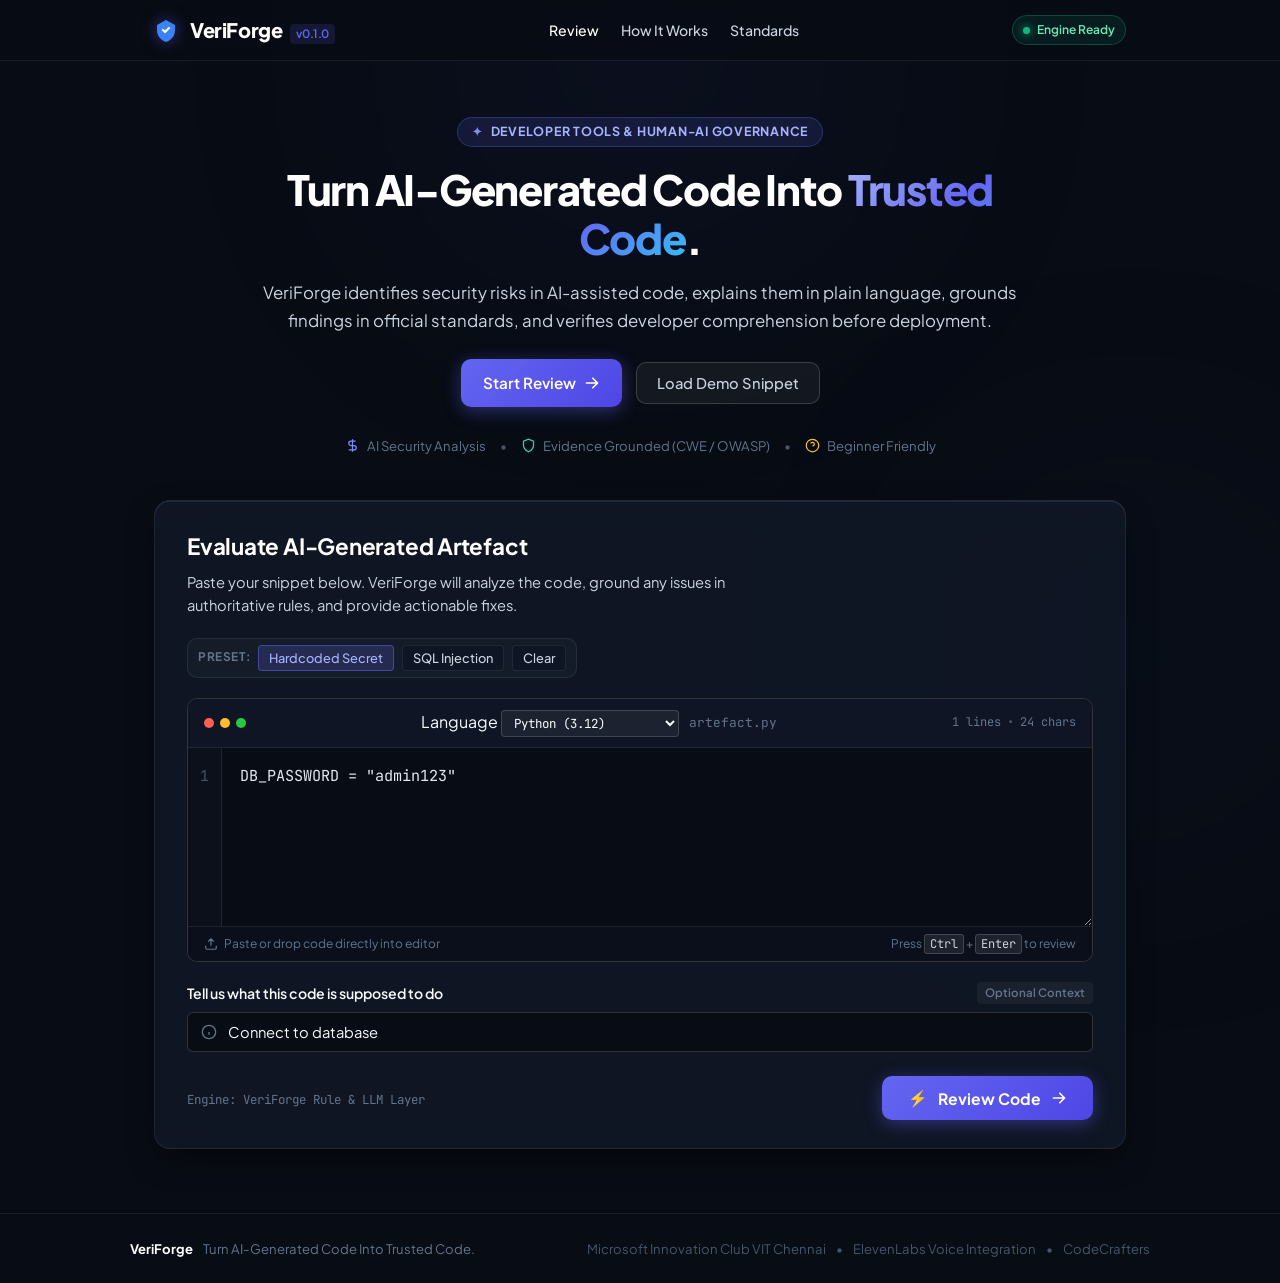
==== commit 8b35a0fb: "fix(integration): complete end-to-end review, grounding, fix, verification, and voice fallback integ" ====
--- a/frontend/index.html
+++ b/frontend/index.html
@@ -382,7 +382,7 @@
                   <span>CRITICAL</span>
                 </span>
                 <span class="finding-location-pill" id="finding-loc-pill">Line 1 in artefact.py</span>
-                <span class="rule-ref-pill">CWE-798</span>
+                <span class="rule-ref-pill" id="finding-cwe-pill">CWE-798</span>
               </div>
 
               <h2 class="finding-card-title" id="finding-title">Hardcoded database password</h2>
@@ -397,7 +397,7 @@
                   <span>Flagged Code Line</span>
                   <span class="tag-flagged">Vulnerable Code</span>
                 </div>
-                <div class="snippet-content">
+                <div class="snippet-content" id="finding-snippet-content">
                   <div class="snippet-line highlighted-danger">
                     <span class="line-num">1</span>
                     <span class="line-code"><code><span class="tok-kw">DB_PASSWORD</span> = <span class="tok-str">"admin123"</span></code></span>
@@ -458,30 +458,30 @@
                     <div class="grounding-pipeline">
                       <div class="pipe-node">
                         <span class="node-label">Finding</span>
-                        <span class="node-val">Exposed Secret</span>
+                        <span class="node-val" id="pipe-finding-val">Exposed Secret</span>
                       </div>
                       <div class="pipe-arrow">➔</div>
                       <div class="pipe-node">
                         <span class="node-label">Security Rule</span>
-                        <span class="node-val">CWE-798 Standard</span>
+                        <span class="node-val" id="pipe-rule-val">CWE-798 Standard</span>
                       </div>
                       <div class="pipe-arrow">➔</div>
                       <div class="pipe-node active-node">
                         <span class="node-label">Trusted Evidence</span>
-                        <span class="node-val">OWASP Top 10 A07</span>
+                        <span class="node-val" id="pipe-evidence-val">OWASP Top 10 A07</span>
                       </div>
                     </div>
 
                     <div class="evidence-quote-box">
                       <div class="evidence-meta-row">
-                        <span class="source-pill">Authoritative Guidance</span>
-                        <span class="source-ref">MITRE Common Weakness Enumeration CWE-798</span>
+                        <span class="source-pill" id="finding-source-pill">Authoritative Guidance</span>
+                        <span class="source-ref" id="finding-source-ref">MITRE Common Weakness Enumeration CWE-798</span>
                       </div>
                       <blockquote class="official-quote" id="finding-evidence-text">
                         "Secrets should not be embedded directly in source code. Use a secure secrets/environment-variable mechanism instead."
                       </blockquote>
-                      <div class="evidence-applicability">
-                        <strong>Why this applies:</strong> The literal string assigned to <code>DB_PASSWORD</code> matches an unencrypted database credential stored in plaintext within source code.
+                      <div class="evidence-applicability" id="finding-evidence-applicability">
+                        <strong>Why this applies:</strong> <span id="finding-applicability-text">The literal string assigned to <code>DB_PASSWORD</code> matches an unencrypted database credential stored in plaintext within source code.</span>
                       </div>
                     </div>
 
@@ -521,23 +521,32 @@
                       <div class="diff-col diff-before">
                         <div class="diff-col-head">
                           <span>Unsafe Original</span>
-                          <span class="diff-tag-sub">- Line 1</span>
+                          <span class="diff-tag-sub" id="diff-before-tag">- Line 1</span>
                         </div>
-                        <pre class="diff-code-content"><code>DB_PASSWORD = "admin123"</code></pre>
+                        <pre class="diff-code-content"><code id="diff-before-code">DB_PASSWORD = "admin123"</code></pre>
                       </div>
 
                       <div class="diff-col diff-after">
                         <div class="diff-col-head">
                           <span>Recommended Safe Code</span>
-                          <span class="diff-tag-add">+ Lines 1-3</span>
+                          <span class="diff-tag-add" id="diff-after-tag">+ Remediation</span>
                         </div>
-                        <pre class="diff-code-content"><code><span class="tok-kw">import</span> os
+                        <pre class="diff-code-content"><code id="diff-after-code"><span class="tok-kw">import</span> os
 
 <span class="tok-kw">DB_PASSWORD</span> = os.environ.get(<span class="tok-str">"DB_PASSWORD"</span>)</code></pre>
                       </div>
                     </div>
 
-                    <div class="fix-pro-tip">
+                    <div class="fix-verify-bar" style="margin-top: 14px; display: flex; align-items: center; justify-content: space-between; flex-wrap: wrap; gap: 8px;">
+                      <button type="button" id="btn-run-verify-fix" class="btn-verify-engine" style="display: inline-flex; align-items: center; gap: 6px; padding: 7px 14px; background: rgba(59, 130, 246, 0.15); border: 1px solid rgba(59, 130, 246, 0.4); color: #93c5fd; border-radius: 6px; font-size: 0.82rem; font-weight: 600; cursor: pointer; transition: all 0.2s;">
+                        <span>⚡</span>
+                        <span>Verify Fix with Engine</span>
+                      </button>
+                      <span id="fix-verify-badge" class="verify-status-chip" style="display: none;">Fix Verified</span>
+                    </div>
+                    <div id="fix-verify-result-box" class="quiz-feedback hidden" style="margin-top: 10px;" aria-live="polite"></div>
+
+                    <div class="fix-pro-tip" id="finding-fix-tip">
                       <span class="tip-label">Developer Tip:</span> Use a <code>.env</code> file on your local machine and ensure <code>.env</code> is added to your <code>.gitignore</code> so private keys never reach source control.
                     </div>
                   </div>
@@ -566,7 +575,7 @@
                         </h4>
                       </div>
 
-                      <div class="choices-stack" role="radiogroup" aria-label="Comprehension Options">
+                      <div class="choices-stack" id="quiz-choices-container" role="radiogroup" aria-label="Comprehension Options">
                         <button type="button" class="quiz-choice" data-choice="A" role="radio" aria-checked="false">
                           <span class="choice-key">A</span>
                           <span class="choice-val">It makes the program slower</span>
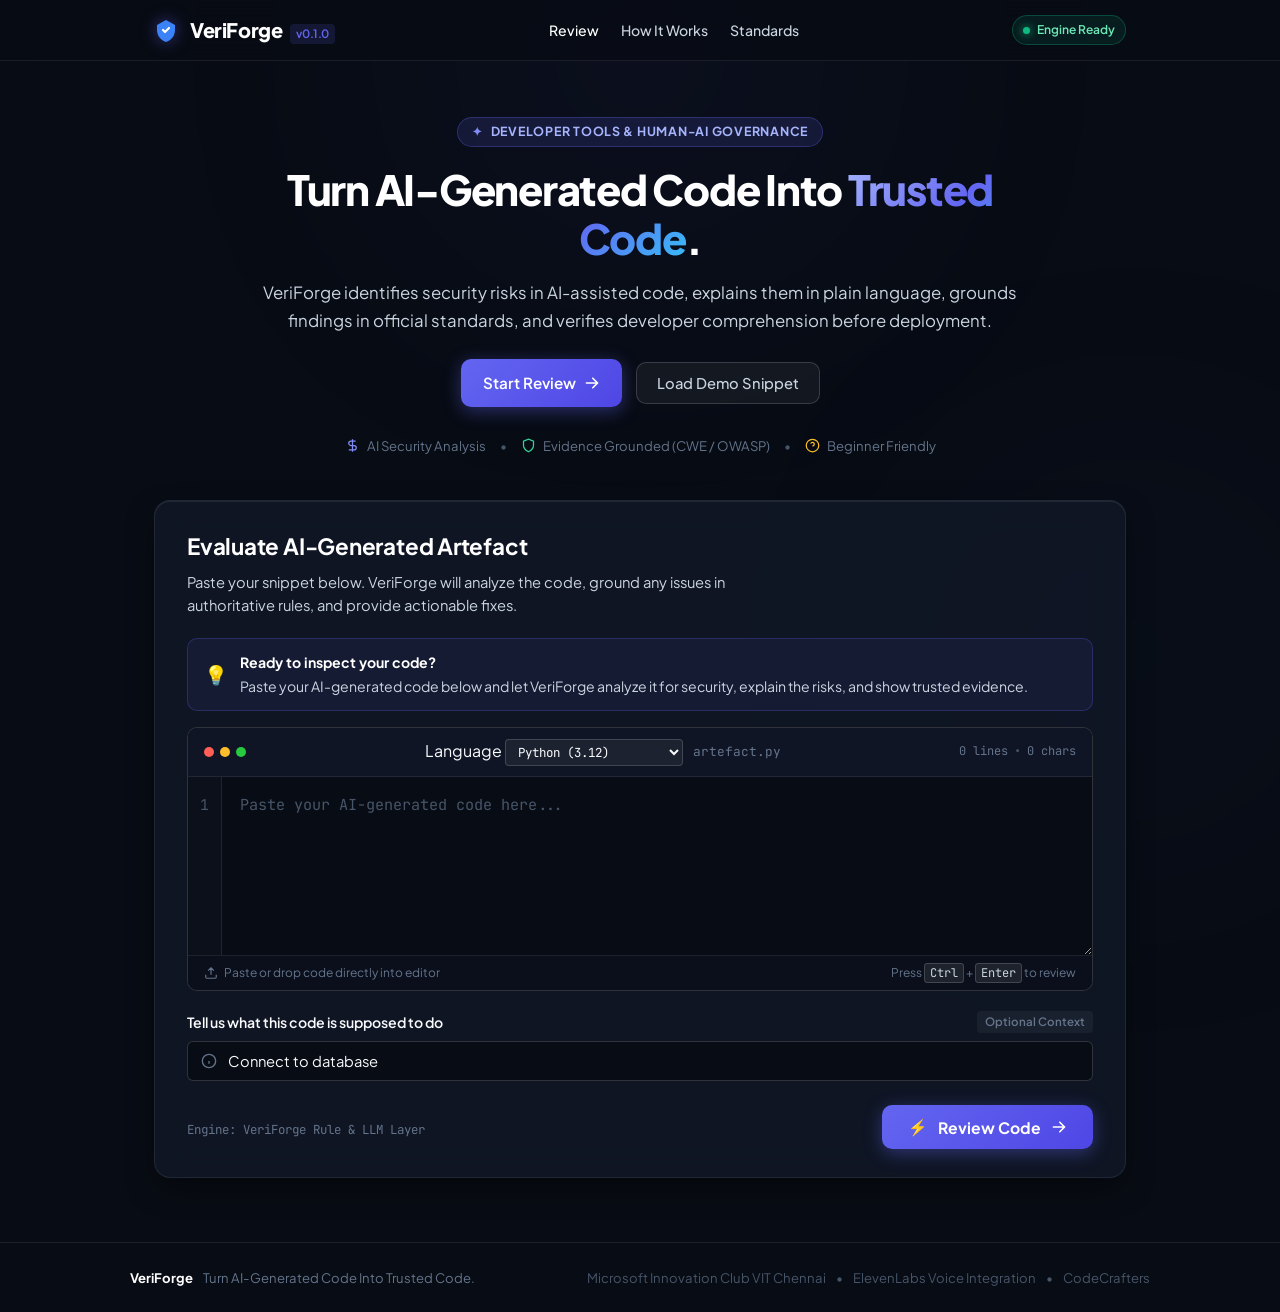
==== commit 4762abf9: "fix(ui): remove review presets" ====
--- a/frontend/index.html
+++ b/frontend/index.html
@@ -120,12 +120,6 @@
               <h2 class="workbench-title">Evaluate AI-Generated Artefact</h2>
               <p class="workbench-subtitle">Paste your snippet below. VeriForge will analyze the code, ground any issues in authoritative rules, and provide actionable fixes.</p>
             </div>
-            <div class="preset-group">
-              <span class="preset-label">Preset:</span>
-              <button type="button" class="preset-btn active" id="btn-preset-db">Hardcoded Secret</button>
-              <button type="button" class="preset-btn" id="btn-preset-sql">SQL Injection</button>
-              <button type="button" class="preset-btn" id="btn-preset-clear">Clear</button>
-            </div>
           </div>
 
           <!-- Empty State Guidance (Shown when textarea is empty) -->
@@ -159,9 +153,9 @@
               </div>
 
               <div class="editor-stats">
-                <span id="line-counter">1 line</span>
+                <span id="line-counter">0 lines</span>
                 <span class="stats-sep">•</span>
-                <span id="char-counter">25 chars</span>
+                <span id="char-counter">0 chars</span>
               </div>
             </div>
 
@@ -169,10 +163,6 @@
             <div class="editor-body">
               <div class="gutter-lines" id="editor-gutter" aria-hidden="true">
                 <span>1</span>
-                <span>2</span>
-                <span>3</span>
-                <span>4</span>
-                <span>5</span>
               </div>
               <textarea 
                 id="code-input" 
@@ -180,7 +170,7 @@
                 rows="6" 
                 spellcheck="false" 
                 data-lenis-prevent
-                placeholder="Paste your AI-generated code here...">DB_PASSWORD = "admin123"</textarea>
+                placeholder="Paste your AI-generated code here..."></textarea>
             </div>
 
             <div class="editor-footer-bar">
--- a/frontend/style.css
+++ b/frontend/style.css
@@ -414,47 +414,6 @@
   max-width: 600px;
 }
 
-.preset-group {
-  display: flex;
-  align-items: center;
-  gap: 8px;
-  background: rgba(255, 255, 255, 0.03);
-  border: 1px solid var(--border-subtle);
-  padding: 6px 10px;
-  border-radius: var(--radius-md);
-}
-
-.preset-label {
-  font-size: 0.74rem;
-  font-weight: 700;
-  text-transform: uppercase;
-  color: var(--text-muted);
-  letter-spacing: 0.05em;
-}
-
-.preset-btn {
-  background: var(--bg-card-subtle);
-  border: 1px solid var(--border-subtle);
-  color: var(--text-secondary);
-  font-family: var(--font-sans);
-  font-size: 0.8rem;
-  font-weight: 500;
-  padding: 4px 10px;
-  border-radius: 4px;
-  cursor: pointer;
-  transition: all 0.15s ease;
-}
-
-.preset-btn:hover {
-  background: var(--bg-card-hover);
-  color: var(--text-primary);
-}
-
-.preset-btn.active {
-  background: rgba(99, 102, 241, 0.2);
-  border-color: rgba(99, 102, 241, 0.5);
-  color: #A5B4FC;
-}
 
 /* Empty state banner */
 .empty-state-banner {
